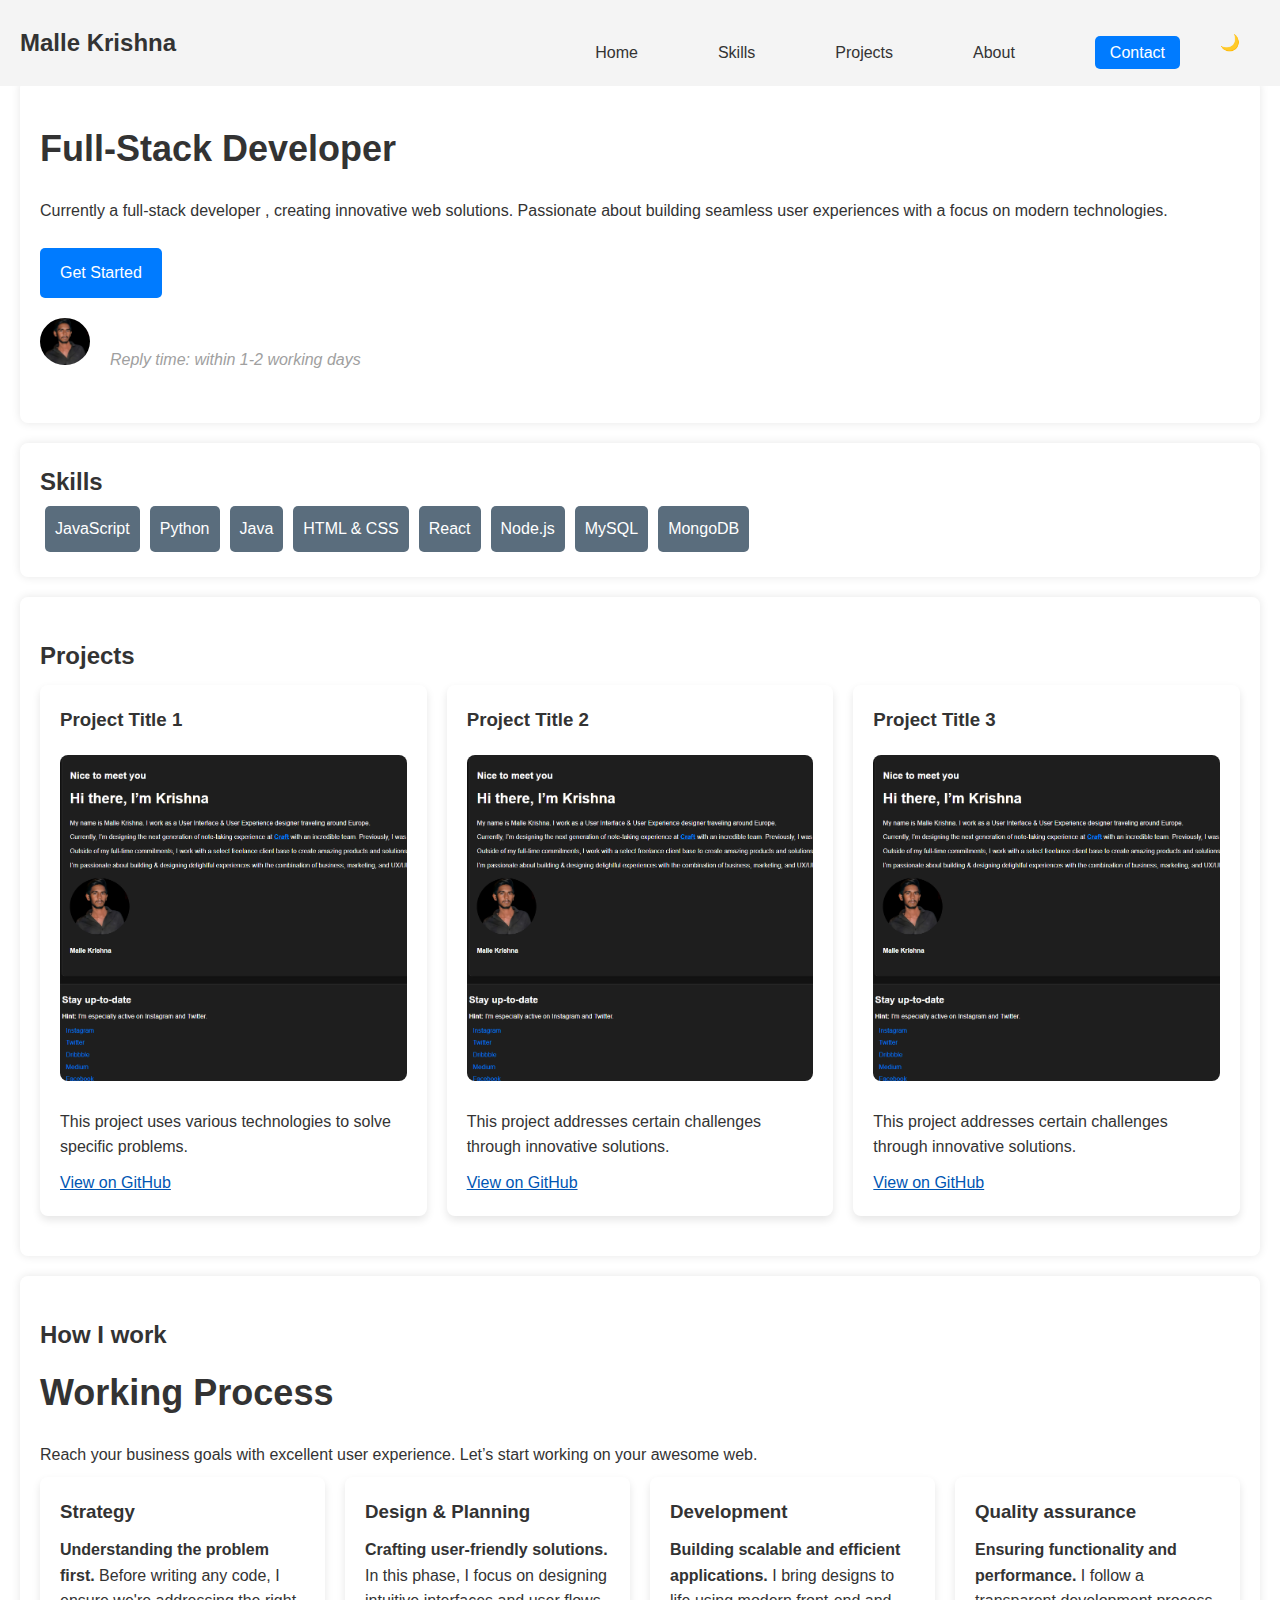
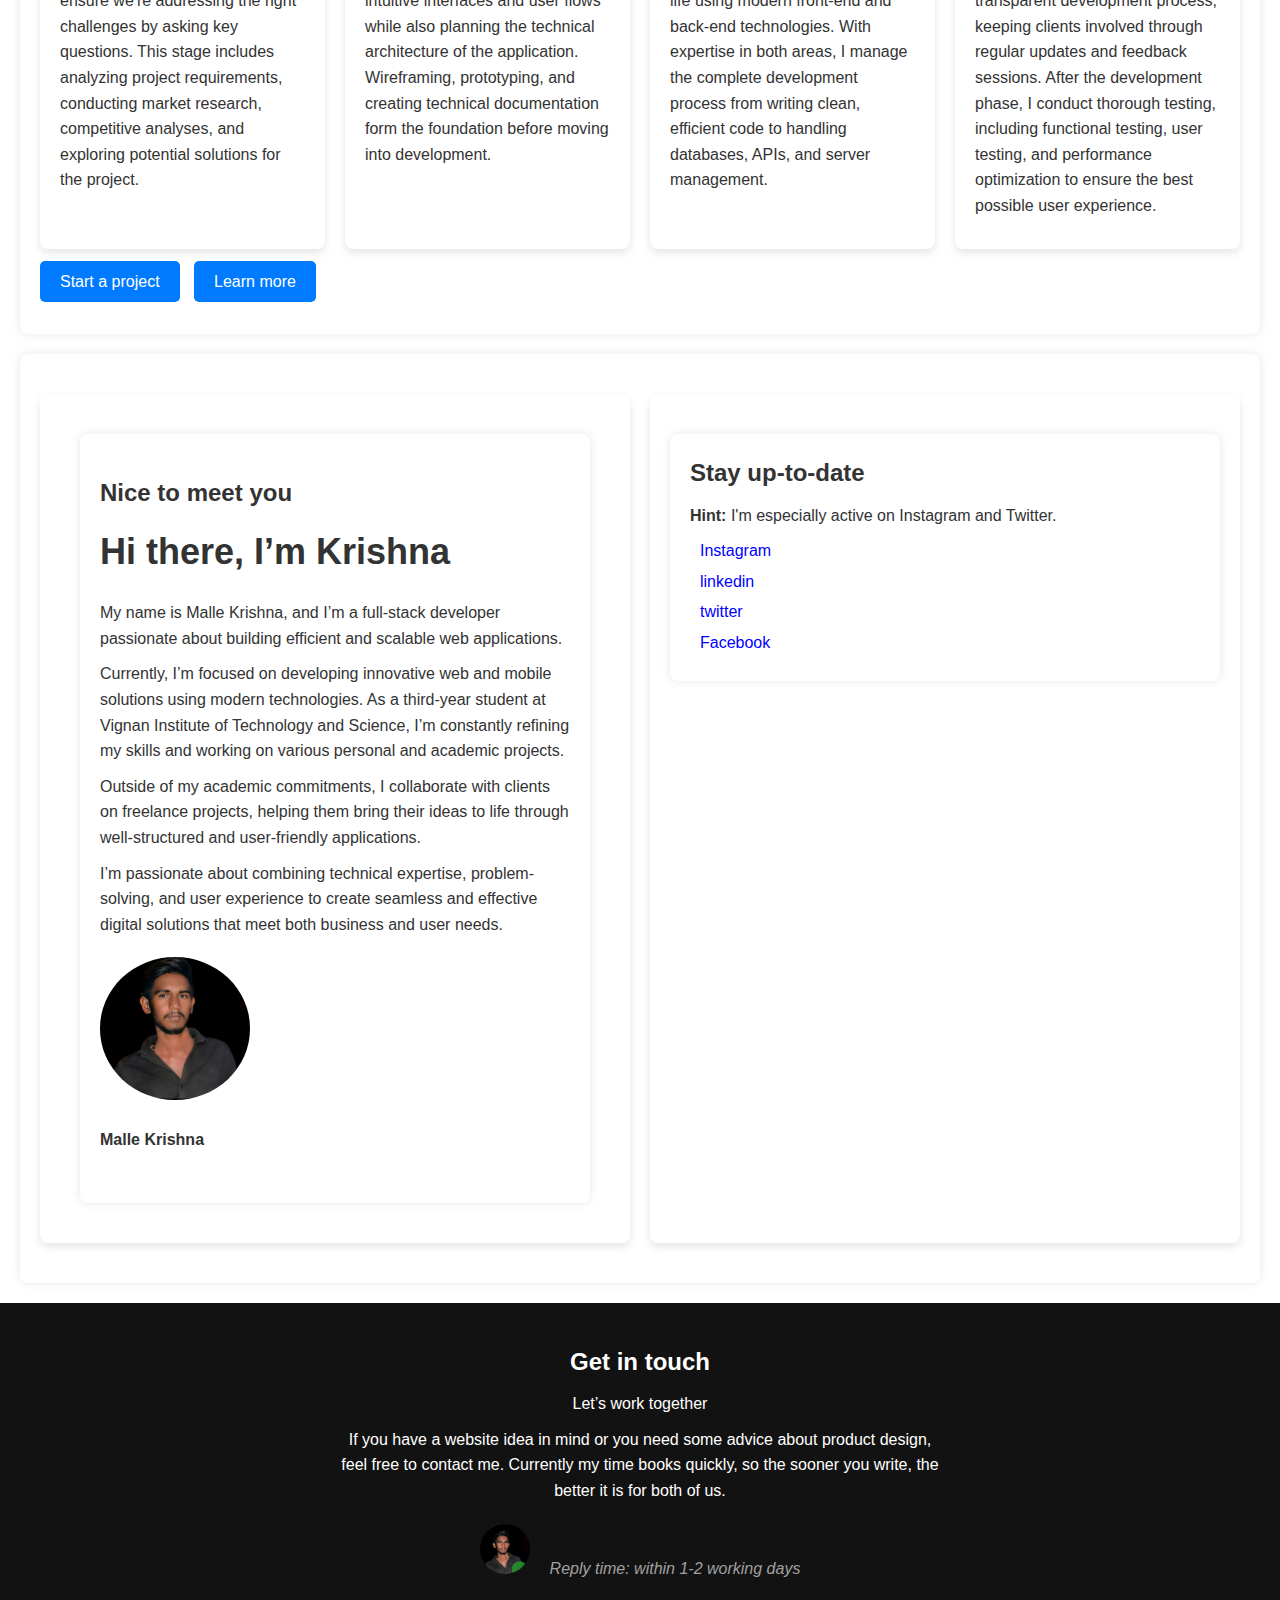
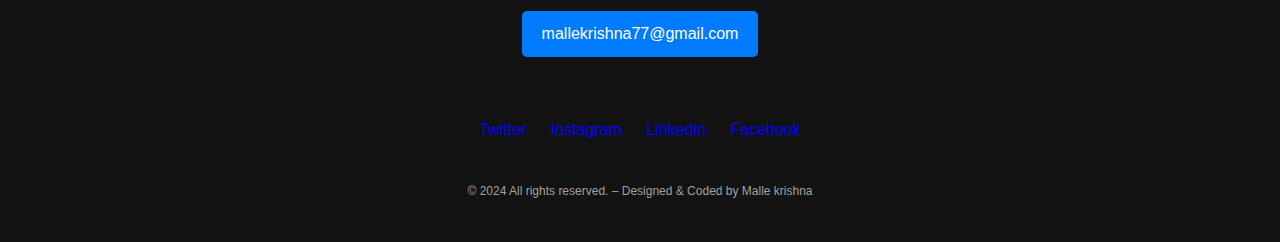
==== index.html @ 310c50e5 "public page removed" ====
<!DOCTYPE html>
<html lang="en">
<head>
    <meta charset="UTF-8">
    <meta name="viewport" content="width=device-width, initial-scale=1.0">
    <link rel="stylesheet" href="styles.css">
    <title>Malle Krishna - Software Engineer Portfolio</title>
</head>
<body>
    <header>       
        <nav>
            <div class="logo">Malle Krishna</div>
            <button class="menu-toggle" aria-label="Toggle menu">
                ☰
            </button>
            <ul class="nav-list">
                <li><a href="#">Home</a></li>
                <li><a href="#">Skills</a></li>
                <li><a href="#projects">Projects</a></li> 
                <li><a href="#about">About</a></li>
                <li><a href="contact.html" class="contact-btn" style="color: rgb(255, 255, 255);">Contact</a></li>
                <button id="theme-toggle">🌙</button>
            </ul>
        </nav>
    </header>

    <section  class="design-process">
        <h1>Full-Stack Developer</h1>
        <p>Currently a full-stack developer , creating innovative web  solutions. Passionate about building seamless user experiences with a focus on modern technologies.</p>
        <a href="form.html" class="get-started-btn">Get Started</a>
        <p class="reply-time"><img src="img/kanna.png" alt="Daniel Korpai" class="profile-image1">Reply time: within 1-2 working days</p>
    </section>

    <section id="skills">
        <div></div>
        <h2>Skills</h2>
        <ul class="skills-list">
            <li>JavaScript</li>
            <li>Python</li>
            <li>Java</li>
            <li>HTML & CSS</li>
            <li>React</li>
            <li>Node.js</li>
            <li>MySQL</li>
            <li>MongoDB</li>
            <!-- Add more skills as needed -->
        </ul>
        </div>
    </section>
    
    <section id="projects" class="design-process">
        <h2>Projects</h2>
        <div class="process-steps">
        <div class="step">
            <h3>Project Title 1</h3>
            <img src="img/project.png" alt="Project 1 Image" class="project-image">
            <p>This project uses various technologies to solve specific problems.</p>
            <a href="https://github.com/yourgithubusername/project1" target="_blank">View on GitHub</a>
        </div>
        <div class="step">
            <h3>Project Title 2</h3>
            <img src="img/project.png" alt="Project 2 Image" class="project-image">
            <p>This project addresses certain challenges through innovative solutions.</p>
            <a href="https://github.com/yourgithubusername/project2" target="_blank">View on GitHub</a>
        </div>
        <div class="step">
            <h3>Project Title 3</h3>
            <img src="img/project.png" alt="Project 2 Image" class="project-image">
            <p>This project addresses certain challenges through innovative solutions.</p>
            <a href="https://github.com/yourgithubusername/project2" target="_blank">View on GitHub</a>
        </div>
        <!-- Add more projects as needed -->
    </div>
    </section>


    <section class="design-process">
        <h2>How I work</h2>
        <h1>Working Process</h1>
        <p>Reach your business goals with excellent user experience. Let’s start working on your awesome web. </p>
        
        <div class="process-steps">
            <div class="step">
                <h3>Strategy</h3>
                <p><strong>Understanding the problem first.</strong> Before writing any code, I ensure we're addressing the right challenges by asking key questions. This stage includes analyzing project requirements, conducting market research, competitive analyses, and exploring potential solutions for the project.</p>
            </div>
            <div class="step">
                <h3>Design & Planning</h3>
                <p><strong>Crafting user-friendly solutions.</strong> In this phase, I focus on designing intuitive interfaces and user flows while also planning the technical architecture of the application. Wireframing, prototyping, and creating technical documentation form the foundation before moving into development.</p>
            </div>
            <div class="step">
                <h3>Development</h3>
                <p><strong>Building scalable and efficient applications.</strong> I bring designs to life using modern front-end and back-end technologies. With expertise in both areas, I manage the complete development process from writing clean, efficient code to handling databases, APIs, and server management.</p>
            </div>
            <div class="step">
                <h3>Quality assurance</h3>
                <p><strong>Ensuring functionality and performance.</strong> I follow a transparent development process, keeping clients involved through regular updates and feedback sessions. After the development phase, I conduct thorough testing, including functional testing, user testing, and performance optimization to ensure the best possible user experience.</p>
            </div>
            
        </div>
        

        <div class="buttons">
            <a href="form.html" class="start-project-btn">Start a project</a>
            <a href="#about" class="learn-more-btn">Learn more</a>
        </div>
    </section>
 
    <section id="about" class="design-process">
    <div class="process-steps">
        <div class="step">
        <section class="about">
            <h2>Nice to meet you</h2>
            <h1>Hi there, I’m Krishna</h1>
            <p>My name is Malle Krishna, and I’m a full-stack developer passionate about building efficient and scalable web applications.</p>
            <p>Currently, I’m focused on developing innovative web and mobile solutions using modern technologies. As a third-year student at Vignan Institute of Technology and Science, I’m constantly refining my skills and working on various personal and academic projects.</p>
            <p>Outside of my academic commitments, I collaborate with clients on freelance projects, helping them bring their ideas to life through well-structured and user-friendly applications.</p>
            <p>I’m passionate about combining technical expertise, problem-solving, and user experience to create seamless and effective digital solutions that meet both business and user needs.</p>
            <img src="img/kanna.png" alt="Malle Krishna" class="profile-image">
            <p class="name">Malle Krishna</p>
       </section>
       </div>


        <div class="step">
         <section class="social-media">
             <h2>Stay up-to-date</h2>
            <p><strong>Hint:</strong> I'm especially active on Instagram and Twitter.</p>
            <ul>
                <li><a style="color: blue;"  href="#" target="_blank" >Instagram</a></li>
               <li><a  style="color: blue;" href="#" target="_blank">linkedin</a></li>
               <li><a  style="color: blue;" href="#" target="_blank">twitter</a></li>
               <li><a style="color: blue;"  href="#" target="_blank">Facebook</a></li>
             </ul>
        </section>
    </div>
    </div>
</section>
    
    <footer>
        <div class="footer-content">
            <h2>Get in touch</h2>
            <p>Let’s work together</p>
            <p>If you have a website  idea in mind or you need some advice about product design, feel free to contact me. Currently my time books quickly, so the sooner you write, the better it is for both of us.</p>
            <p class="reply-time"><img src="img/active.png" alt="Daniel Korpai" class="profile-image1">Reply time: within 1-2 working days</p>
            <a href="mailto:mallekrishna77@gmail.com" class="contact-button">mallekrishna77@gmail.com</a>
            <div class="social-media">
                <a style="color: blue;"  href="https://twitter.com" target="_blank">Twitter</a>
                <a style="color: blue;"  href="https://instagram.com" target="_blank">Instagram</a>
                <a style="color: blue;"  href="https://medium.com" target="_blank">Linkedin</a>
                <a style="color: blue;"  href="https://medium.com" target="_blank">Facebook</a>
            </div>
        </div>
        <div class="footer-bottom">
            <p>&copy; 2024 All rights reserved. – Designed &amp; Coded by Malle krishna</p>
        </div>
    </footer>

    <script src="script.js"></script>
</body>
</html>
---- styles.css ----
:root {
    --primary-color: #007BFF;
    --background-color: #ffffff;
    --text-color: #333;
    --nav-background: #f4f4f4;
    --nav-text-color: #333;
}
html{
    scroll-behavior: smooth;
}
* {
    box-sizing: border-box;
    margin: 0;
    padding: 0;
}
body {
    margin-top: 80px;
font-family: 'Arial', sans-serif;
line-height: 1.6;
background-color: var(--background-color);
color: var(--text-color);
transition: background-color 0.3s, color 0.3s;
}

header {
position: fixed;
top: 0;
left: 0;
width: 100%;
background-color: var(--nav-background);
padding: 20px;
}
a{
    color:#0056b3;
}
nav {
    display: flex;
    justify-content: space-between;
    align-items: center;
}

.logo {
    font-size: 24px;
    font-weight: bold;
}

.nav-list {
    list-style: none;
    margin: 0;
    padding: 0;
    display: flex;
}

.nav-list li {
    padding-top: 20px;
    padding-left: 60px;
    margin-left: 20px;
}

.nav-list a {
    text-decoration: none;
    color: var(--nav-text-color);
    font-weight: 500;
}

.contact-btn {
    background-color: var(--primary-color);
    color: #ffffff;
    padding: 10px 20px;
    border-radius: 5px;
    text-decoration: none;
}

#theme-toggle {
    margin-left: 20px;
    padding: 10px 20px;
    cursor: pointer;
}

/* Hide menu button on larger screens */
.menu-toggle {
    display: none;
    background: none;
    border: none;
    font-size: 24px;
    cursor: pointer;
}

/* Responsive Navbar */
@media (max-width: 768px) {
    .nav-list {
        display: none;
        flex-direction: column;
        background-color: var(--nav-background);
        position: absolute;
        top: 60px;
        right: 0;
        width: 100%;
        padding: 20px;
    }

    .nav-list.show {
        display: flex;
    }

    .menu-toggle {
        display: block; /* Show menu button on smaller screens */
    }

    .nav-list li {
        margin: 15px 0;
    }

    .contact-btn {
        width: 100%;
        text-align: center;
    }
}

/* Dark Theme */
body.dark {
    --background-color: #1e1e1e;
    --text-color: #ffffff;
    --nav-background: #333;
    --nav-text-color: #ffffff;
}

button {
    background: none;
    border: none;
    font-size: 16px;
    cursor: pointer;
}
.buttons {
    margin-top: 20px;
}

.start-project-btn, .learn-more-btn {
    background: #007BFF;
    color: #ffffff;
    padding: 12px 20px;
    border-radius: 5px;
    text-decoration: none;
    margin-right: 10px;
    transition: background 0.3s;
}

.start-project-btn:hover, .learn-more-btn:hover {
    background: #0056b3;
}
/* Individual Steps */
.process-steps {
    display: flex;
    flex-wrap: wrap;
    gap: 20px;
}

.step {
    flex: 1;
    min-width: 250px;
    padding: 20px;
    border-radius: 8px;
    box-shadow: 0 4px 8px rgba(0, 0, 0, 0.1);
    transition: transform 0.3s;
}

.step h3 {
    margin-bottom: 10px;
}

.step:hover {
    transform: translateY(-5px);
}
/* Design Process Section */
.design-process {
    padding: 40px 20px;
    text-align: left;
}

.design-process h2 {
    margin-bottom: 10px;
}

.design-process h1 {
    font-size: 36px;
    margin-bottom: 20px;
}

.design-process p {
    margin: 10px 0;
}
/* Social Media Section */
div.social-media {

    padding: 20px;
    /* background: #ffffff; */
    text-align: center;
}

.social-media h2 {
    margin-bottom: 10px;
}

.social-media p {
    margin: 10px 0;
}

.social-media ul {
    list-style: none;
}

.social-media li {
    color: blue;
    margin: 5px 0;
}

.social-media a {
    text-decoration: none;
    color: #017cff;
}

.profile-image1 {
    max-width: 50px;
    border-radius: 50%;
    margin-top: 10px;
    margin-right: 20px;
}

.name {
    font-weight: bold;
    margin-top: 10px;
}
.contact-btn {
    background: #007BFF;
    color: #fff;
    padding: 8px 15px;
    border-radius: 5px;
    transition: background 0.3s;
}

.contact-btn:hover {
    background: #0056b3;
}

/* Hero Section Styling */
.hero {
    padding: 100px 20px;
    text-align: left;
    background: #ffffff;
    color: #333;
    position: relative;
}

.hero h1 {
    font-size: 48px;
}

.hero p {
    margin: 20px 0;
    font-size: 20px;
}

.highlight {
    color: #007BFF;
    font-weight: bold;
}

.get-started-btn {
    display: inline-block;
    background: #007BFF;
    color: white;
    padding: 12px 20px;
    border-radius: 5px;
    text-decoration: none;
    margin-top: 15px;
    font-size: 16px;
    transition: background 0.3s;
}

.get-started-btn:hover {
    background: #0056b3;
}

/* Reply time styling */
.reply-time {
    margin-top: 20px;
    font-style: italic;
}
/* About Section Styling */
.about {
    padding: 40px 20px;
    text-align: left;
    background: #ffffff;
}

.about h2 {
    margin-bottom: 10px;
}

.about h1 {
    font-size: 36px;
    margin-bottom: 20px;
}

.about p {
    margin: 10px 0;
}

.highlight {
    color: #007BFF;
    font-weight: bold;
}
.profile-image, .project-image {
    max-width: 100%;
    height: auto;
    border-radius: 8px;
    margin: 10px 0;
}

.profile-image {
    max-width: 150px;
    border-radius: 50%;
    margin-top: 10px;
}
.skills-list {
    display: flex;
    flex-wrap: wrap;
    list-style: none;
    padding: 0;
}

.skills-list li {
    background: #5a6d7d;
    color: #fff;
    padding: 10px;
    margin: 5px;
    border-radius: 5px;
    transition: transform 0.3s, background 0.3s;
}

.skills-list li:hover {
    transform: scale(1.1);
    background: #4e606f;
}

.project {
    margin: 15px 0;
}

.project h3 {
    margin: 10px 0;
}

footer {
    text-align: center;
    padding: 10px 0;
    background: #35424a;
    color: #ffffff;
    position: relative;
    bottom: 0;
    width: 100%;
}

/* Dark theme styles */
body.dark {
    background: #1e1e1e;
    color: #ffffff;
}

header.dark {
    color:#ffffff;
    background: #1e1e1e;
}

section.dark {
    background: #1e1e1e;
    border: 1px solid #333;
}
nav.dark {
    background: #1e1e1e;
    border: 1px solid #333;
}
footer.dark {
    background: #171717;
}

.skills-list li.dark {
    background: #3a3a3a;
}

.skills-list li.dark:hover {
    background: #4e606f;
}
footer {
    background: #121212;
    color: #ffffff;
    text-align: center;
    padding: 40px 20px;
}

.footer-content {
    margin: 0 auto;
    max-width: 600px;
}

.footer-content h2 {
    margin: 0 0 10px;
}

.footer-content p {
    margin: 10px 0;
}

.reply-time {
    font-style: italic;
    color: #a0a0a0;
}

.contact-button {
    display: inline-block;
    padding: 10px 20px;
    margin: 20px 0;
    border-radius: 5px;
    background: #007BFF;
    color: #ffffff;
    text-decoration: none;
    transition: background 0.3s;
}

.contact-button:hover {
    background: #0056b3;
}

.social-media {
    margin: 20px 0;
}

.social-media a {
    margin: 0 10px;
    color: #ffffff;
    text-decoration: none;
}

.footer-bottom {
    margin-top: 20px;
    font-size: 12px;
    color: #a0a0a0;
}
section {
    padding: 20px;
    margin: 20px;
    background: white;
    border-radius: 8px;
    box-shadow: 0 0 10px rgba(0, 0, 0, 0.1);
    transition: background 0.3s, border 0.3s;
}
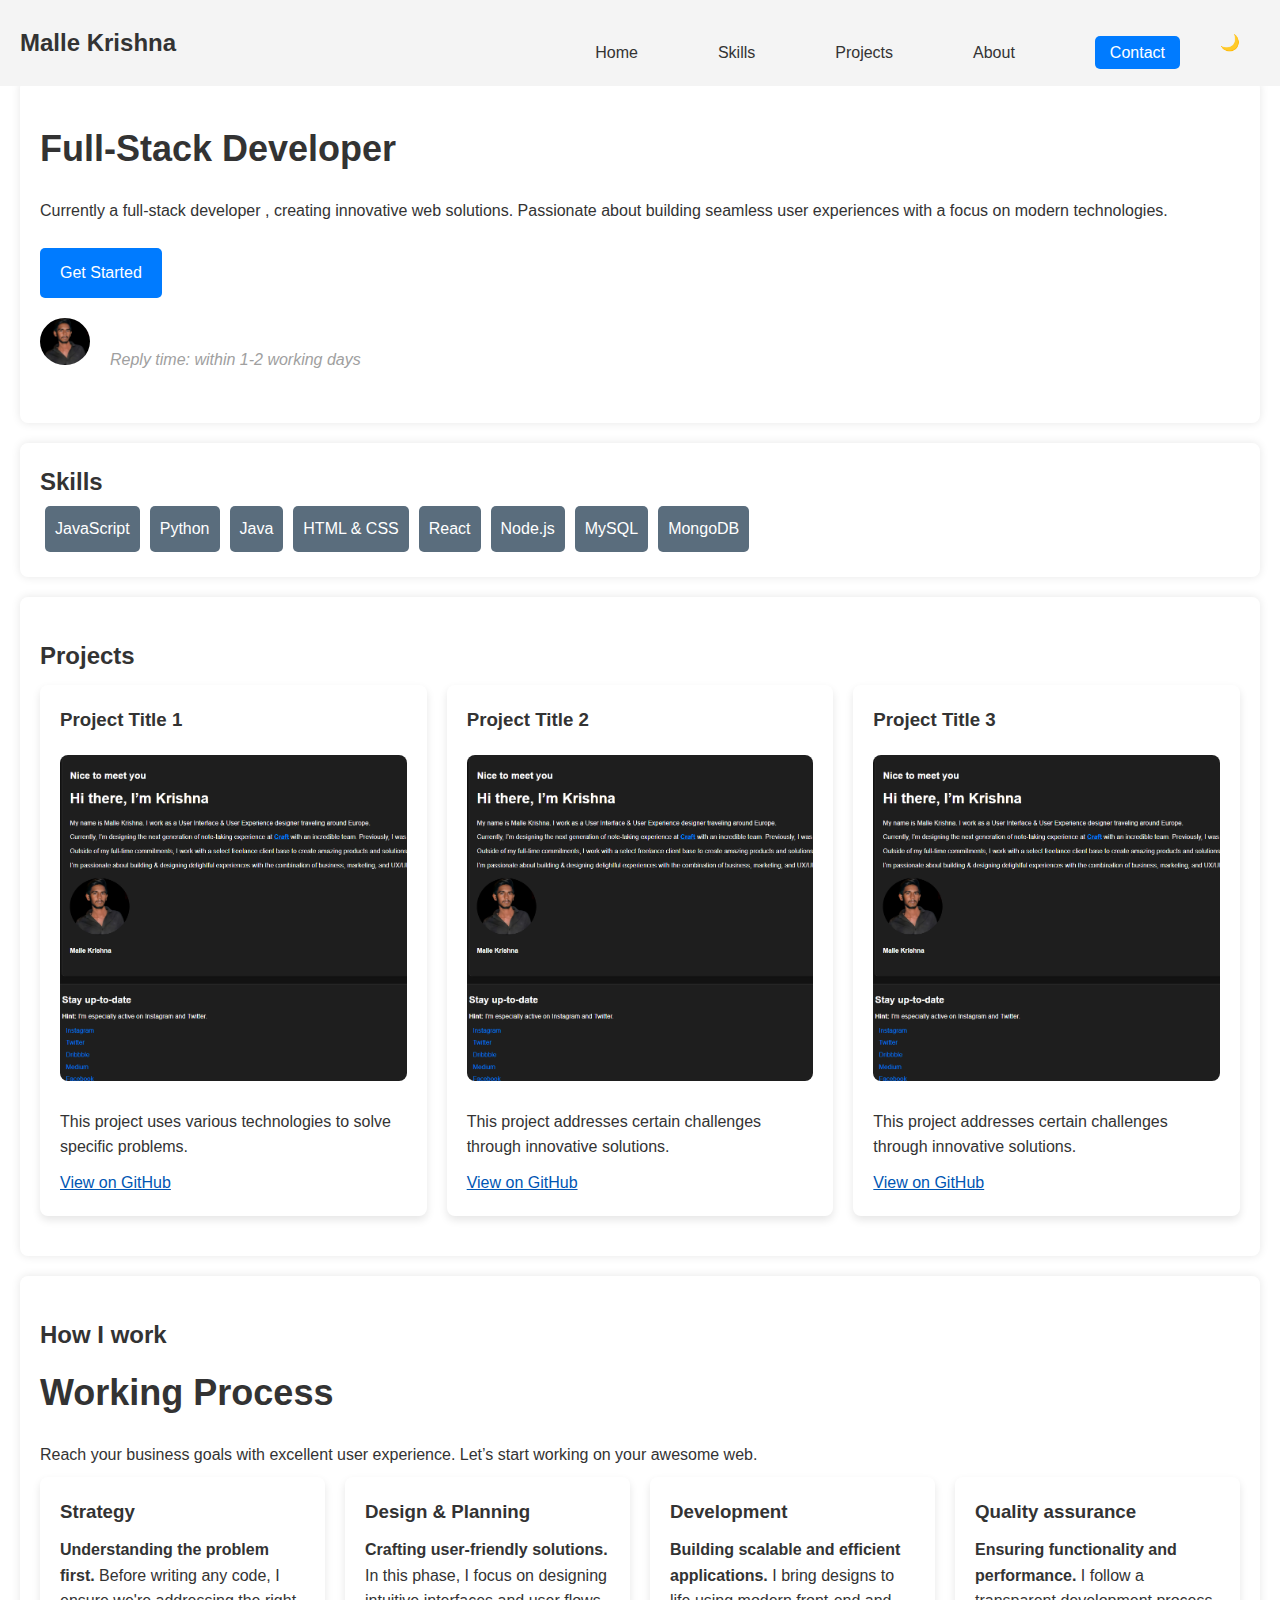
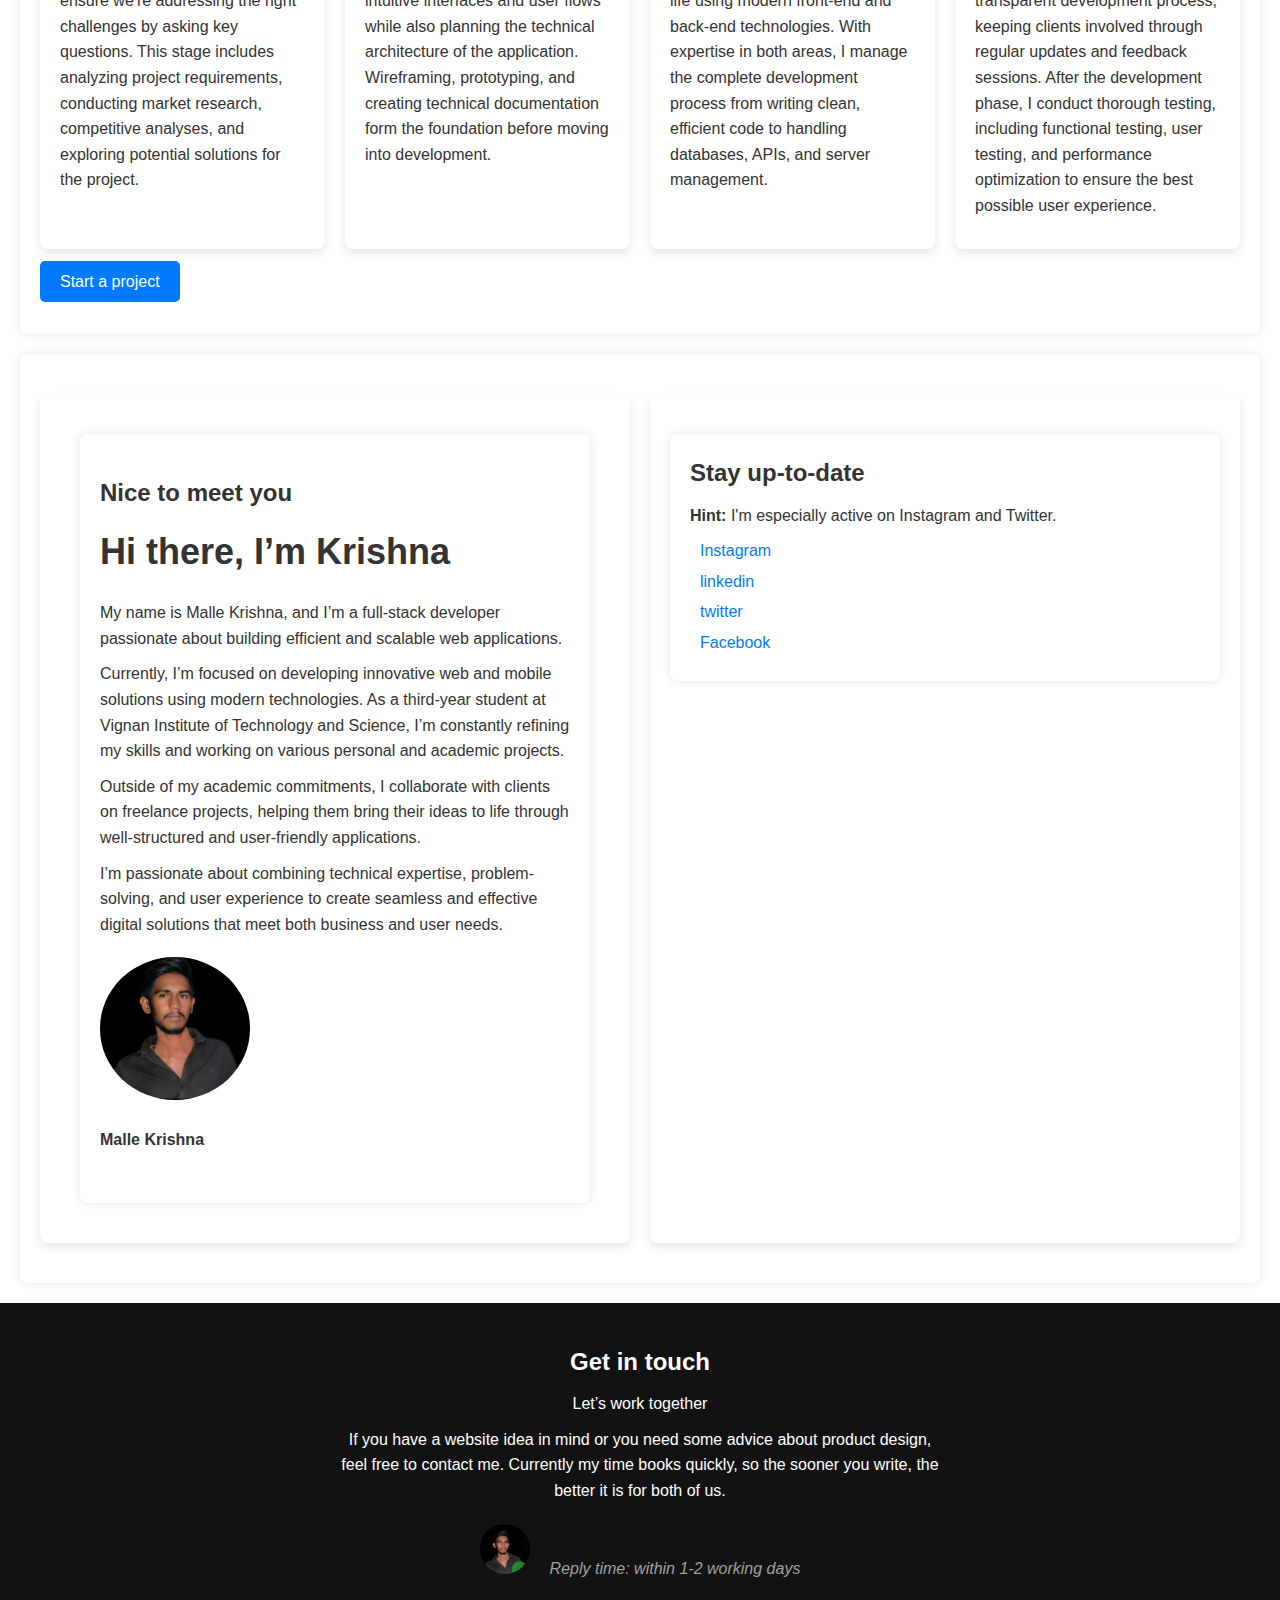
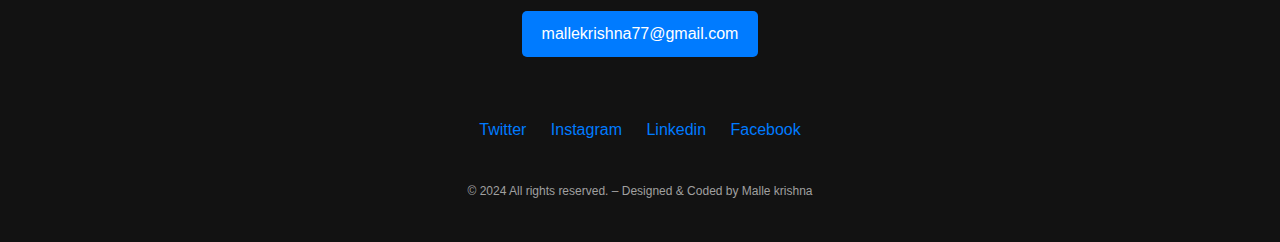
==== commit cc0d294c: "link color changed" ====
--- a/index.html
+++ b/index.html
@@ -102,7 +102,6 @@
 
         <div class="buttons">
             <a href="form.html" class="start-project-btn">Start a project</a>
-            <a href="#about" class="learn-more-btn">Learn more</a>
         </div>
     </section>
  
@@ -127,10 +126,10 @@
              <h2>Stay up-to-date</h2>
             <p><strong>Hint:</strong> I'm especially active on Instagram and Twitter.</p>
             <ul>
-                <li><a style="color: blue;"  href="#" target="_blank" >Instagram</a></li>
-               <li><a  style="color: blue;" href="#" target="_blank">linkedin</a></li>
-               <li><a  style="color: blue;" href="#" target="_blank">twitter</a></li>
-               <li><a style="color: blue;"  href="#" target="_blank">Facebook</a></li>
+                <li><a style="color: #007BFF;"  href="#" target="_blank" >Instagram</a></li>
+               <li><a  style="color: #007BFF;" href="#" target="_blank">linkedin</a></li>
+               <li><a  style="color: #007BFF;" href="#" target="_blank">twitter</a></li>
+               <li><a style="color: #007BFF;"  href="#" target="_blank">Facebook</a></li>
              </ul>
         </section>
     </div>
@@ -145,10 +144,10 @@
             <p class="reply-time"><img src="img/active.png" alt="Daniel Korpai" class="profile-image1">Reply time: within 1-2 working days</p>
             <a href="mailto:mallekrishna77@gmail.com" class="contact-button">mallekrishna77@gmail.com</a>
             <div class="social-media">
-                <a style="color: blue;"  href="https://twitter.com" target="_blank">Twitter</a>
-                <a style="color: blue;"  href="https://instagram.com" target="_blank">Instagram</a>
-                <a style="color: blue;"  href="https://medium.com" target="_blank">Linkedin</a>
-                <a style="color: blue;"  href="https://medium.com" target="_blank">Facebook</a>
+                <a style="color: #007BFF;"  href="https://twitter.com" target="_blank">Twitter</a>
+                <a style="color: #007BFF;"  href="https://instagram.com" target="_blank">Instagram</a>
+                <a style="color: #007BFF;"  href="https://medium.com" target="_blank">Linkedin</a>
+                <a style="color: #007BFF;"  href="https://medium.com" target="_blank">Facebook</a>
             </div>
         </div>
         <div class="footer-bottom">
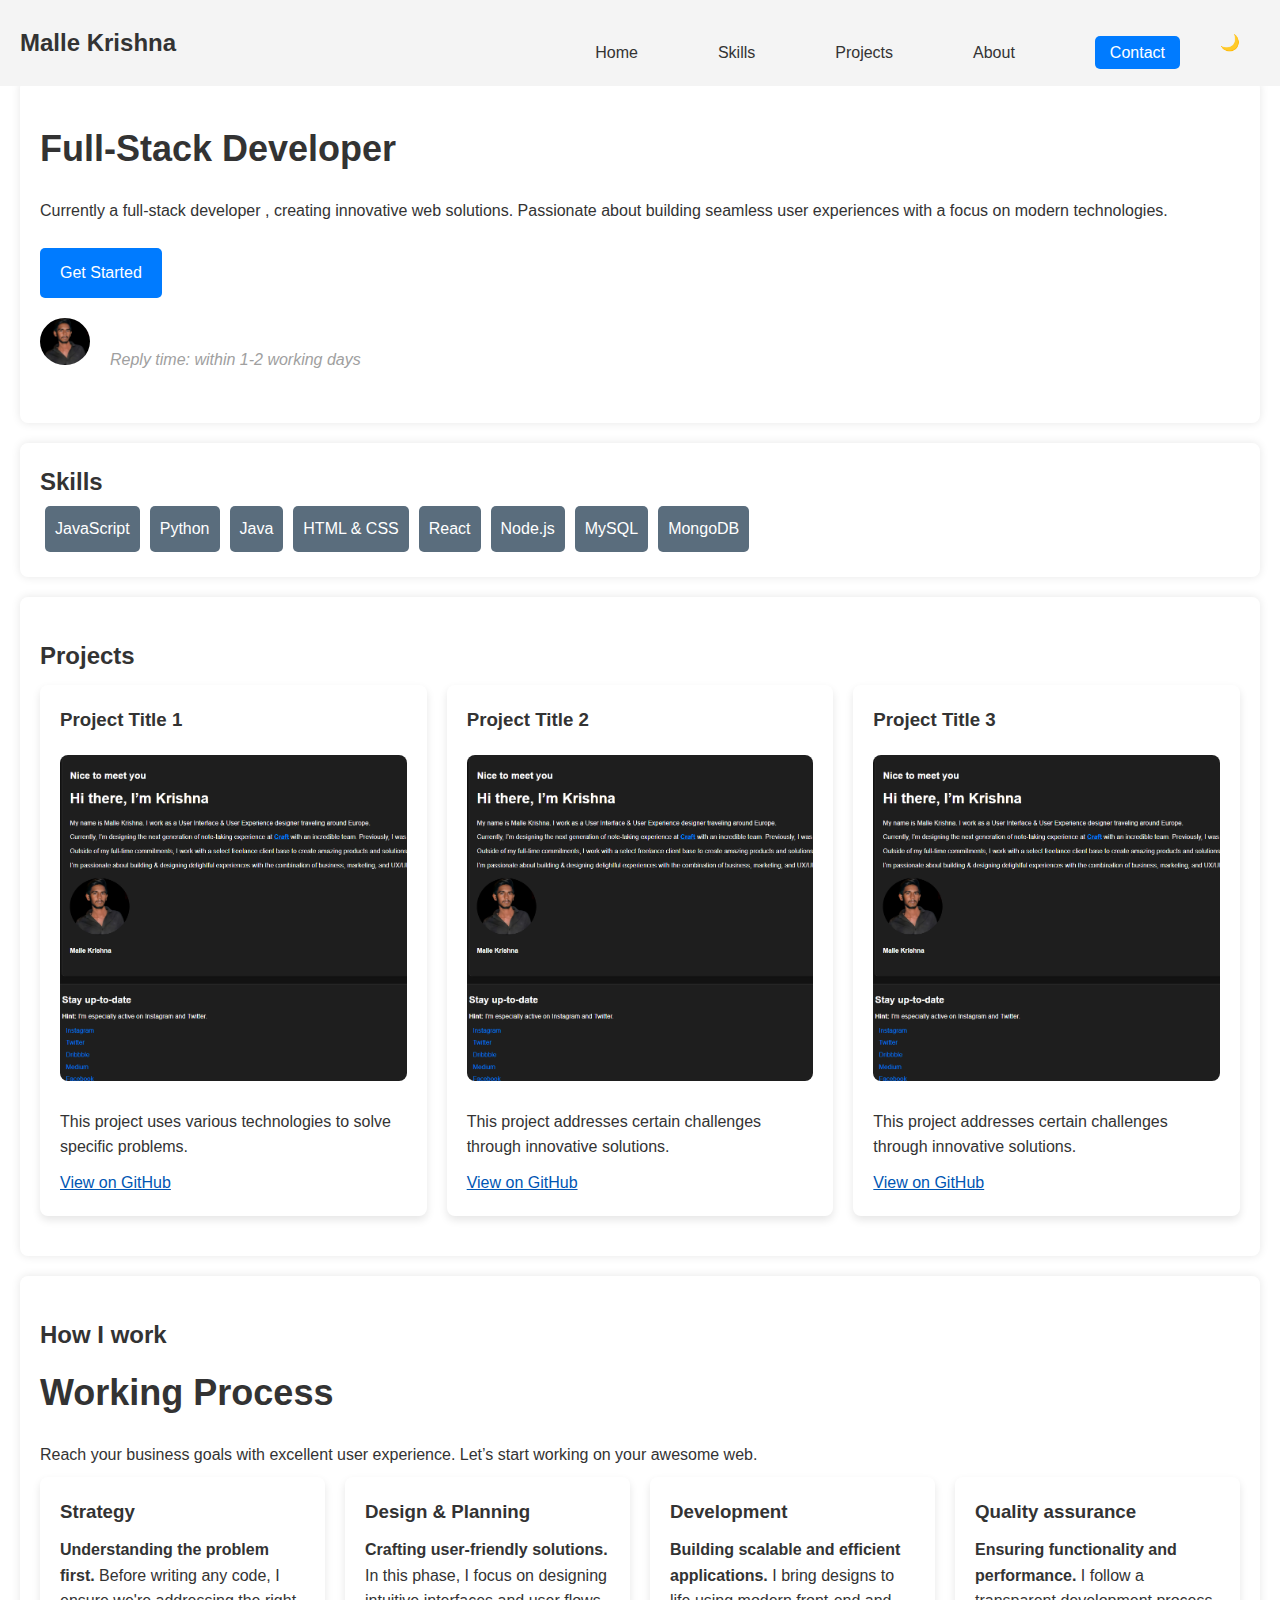
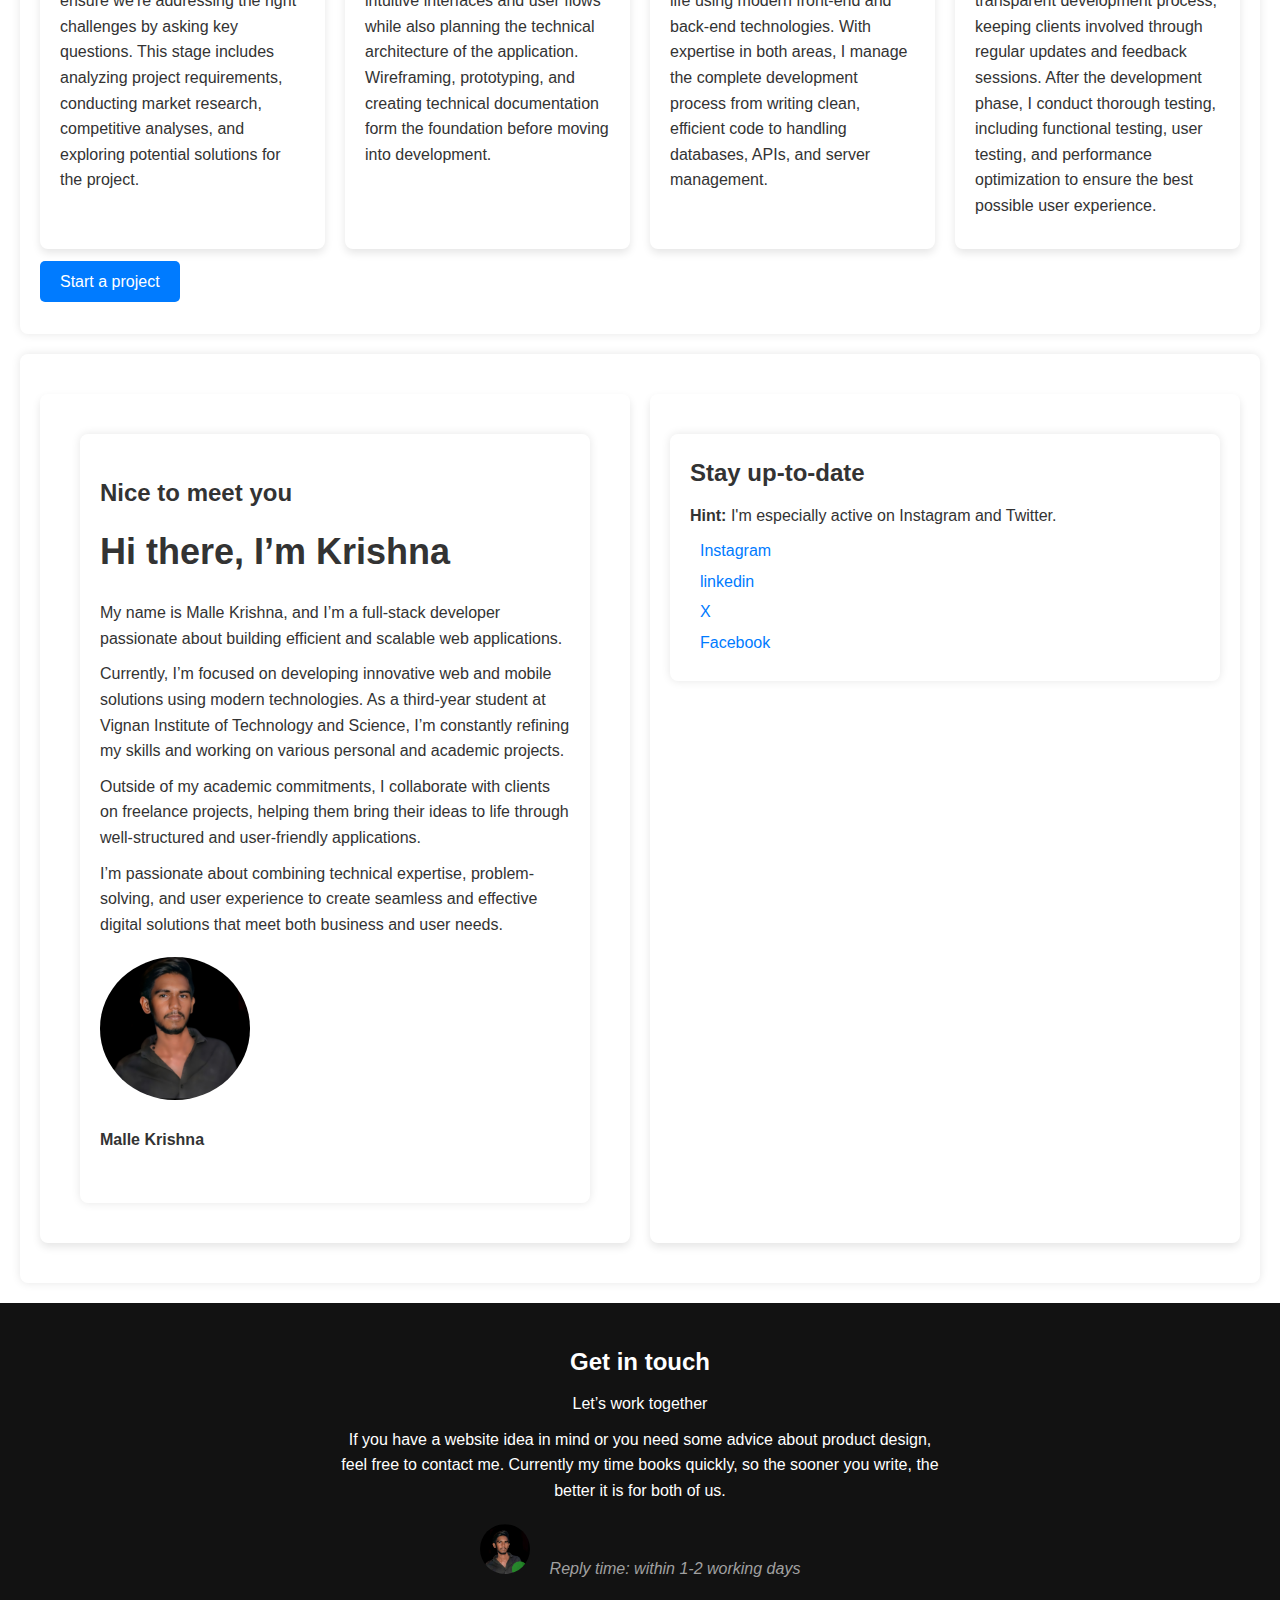
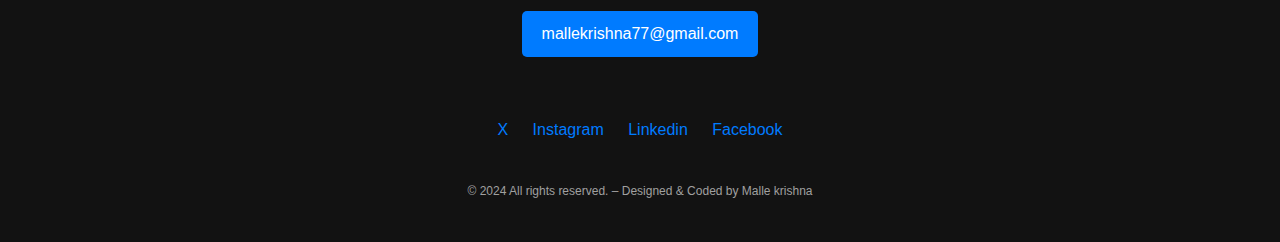
==== commit 412c6376: "in all websites social media added" ====
--- a/index.html
+++ b/index.html
@@ -126,10 +126,10 @@
              <h2>Stay up-to-date</h2>
             <p><strong>Hint:</strong> I'm especially active on Instagram and Twitter.</p>
             <ul>
-                <li><a style="color: #007BFF;"  href="#" target="_blank" >Instagram</a></li>
-               <li><a  style="color: #007BFF;" href="#" target="_blank">linkedin</a></li>
-               <li><a  style="color: #007BFF;" href="#" target="_blank">twitter</a></li>
-               <li><a style="color: #007BFF;"  href="#" target="_blank">Facebook</a></li>
+                <li><a style="color: #007BFF;"  href="https://www.instagram.com/malle_krishna_/" target="_blank" >Instagram</a></li>
+               <li><a  style="color: #007BFF;" href="https://www.linkedin.com/in/malle-krishna" target="_blank">linkedin</a></li>
+               <li><a  style="color: #007BFF;" href="https://x.com/mallekrishna77/" target="_blank">X</a></li>
+               <li><a style="color: #007BFF;"  href="https://www.facebook.com/share/1AuXbbvXaV/" target="_blank">Facebook</a></li>
              </ul>
         </section>
     </div>
@@ -144,10 +144,10 @@
             <p class="reply-time"><img src="img/active.png" alt="Daniel Korpai" class="profile-image1">Reply time: within 1-2 working days</p>
             <a href="mailto:mallekrishna77@gmail.com" class="contact-button">mallekrishna77@gmail.com</a>
             <div class="social-media">
-                <a style="color: #007BFF;"  href="https://twitter.com" target="_blank">Twitter</a>
-                <a style="color: #007BFF;"  href="https://instagram.com" target="_blank">Instagram</a>
-                <a style="color: #007BFF;"  href="https://medium.com" target="_blank">Linkedin</a>
-                <a style="color: #007BFF;"  href="https://medium.com" target="_blank">Facebook</a>
+                <a style="color: #007BFF;"  href="https://x.com/mallekrishna77/" target="_blank">X</a>
+                <a style="color: #007BFF;"  href="https://www.instagram.com/malle_krishna_/" target="_blank">Instagram</a>
+                <a style="color: #007BFF;"  href="https://www.linkedin.com/in/malle-krishna" target="_blank">Linkedin</a>
+                <a style="color: #007BFF;"  href="https://www.facebook.com/share/1AuXbbvXaV/" target="_blank">Facebook</a>
             </div>
         </div>
         <div class="footer-bottom">
